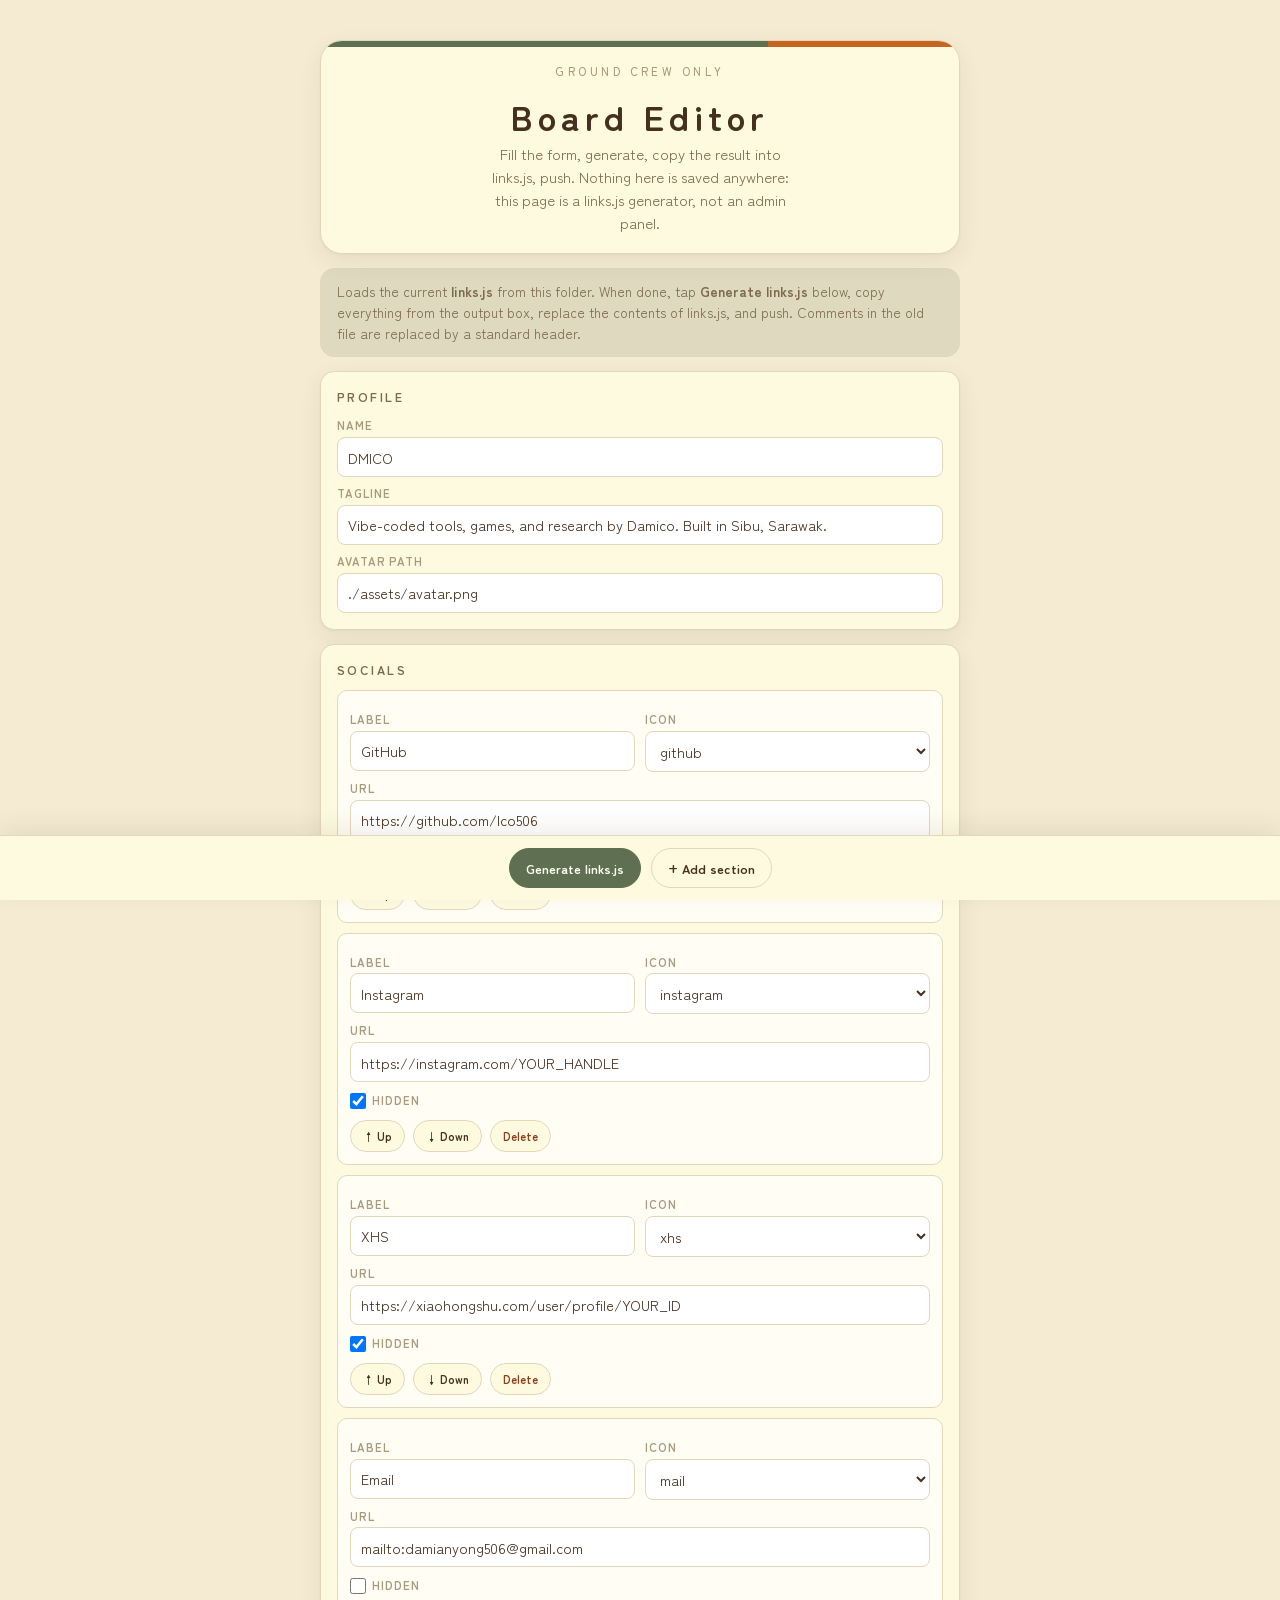
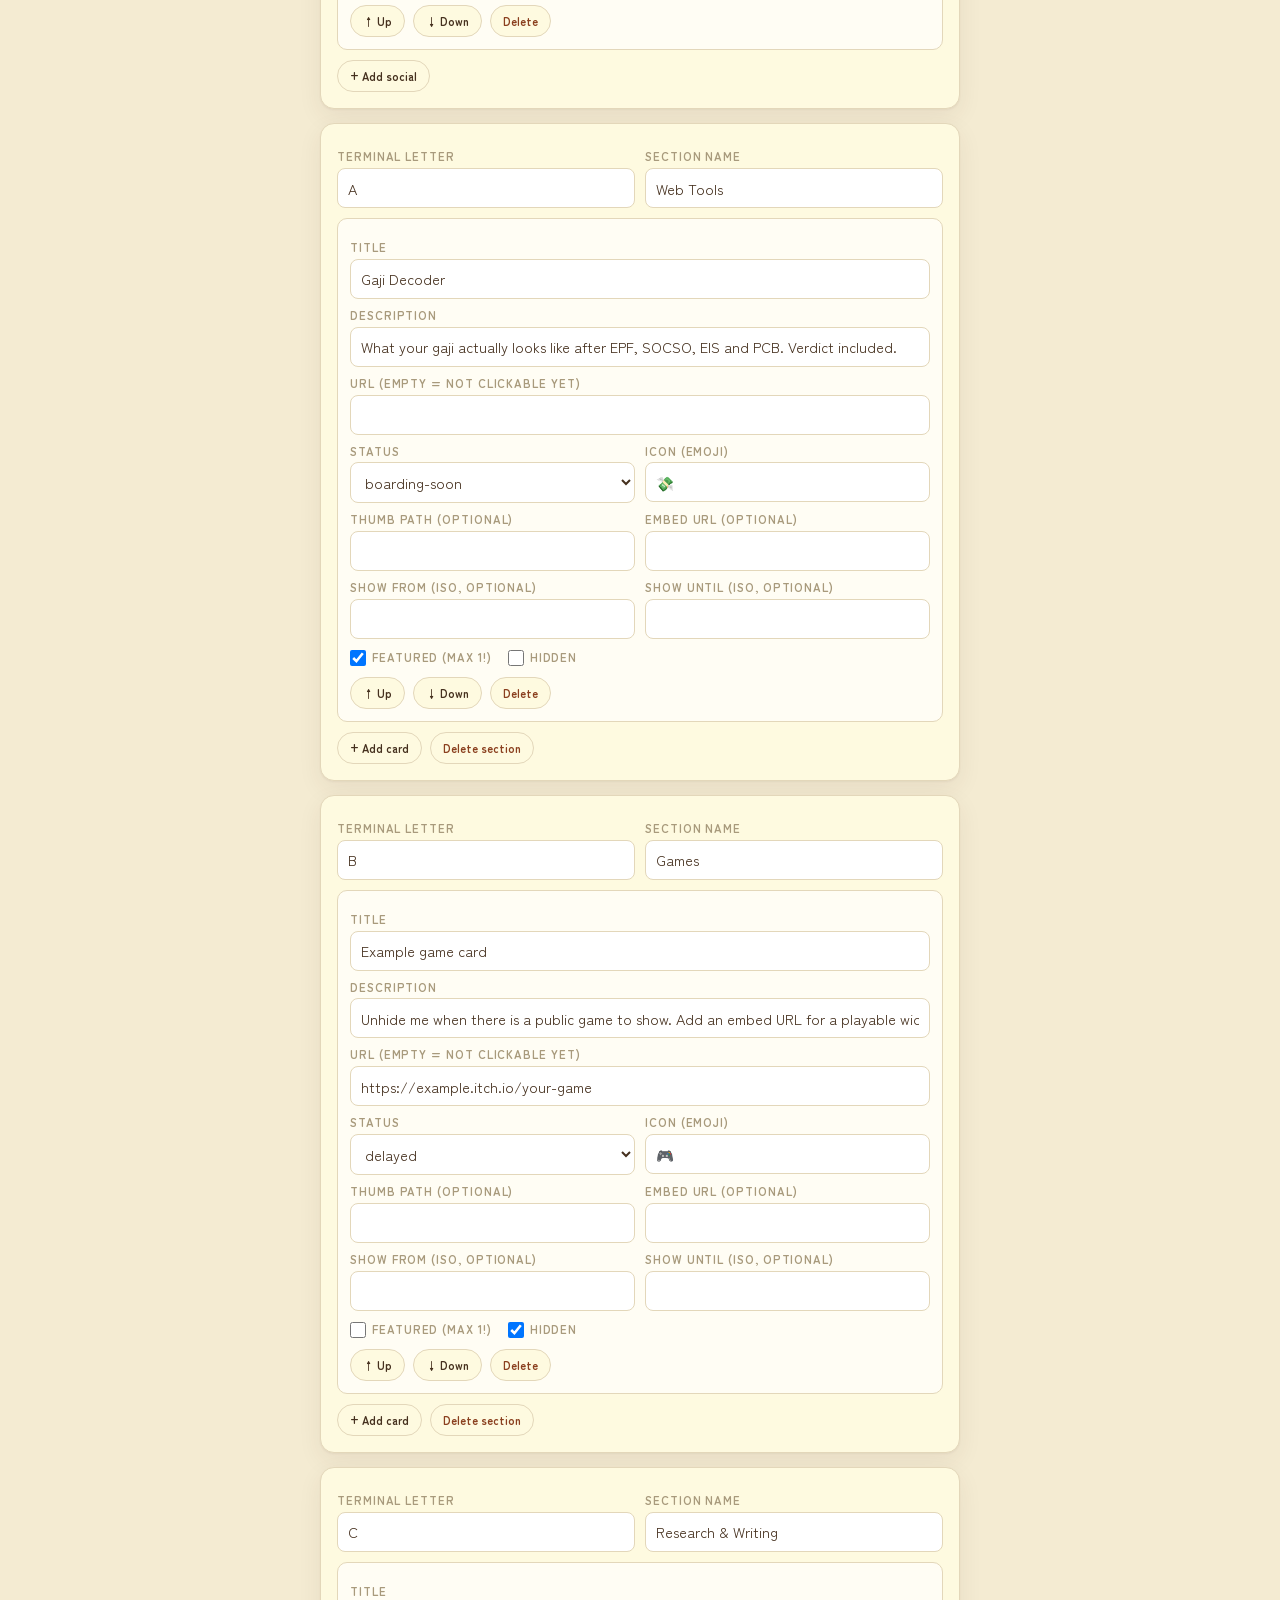
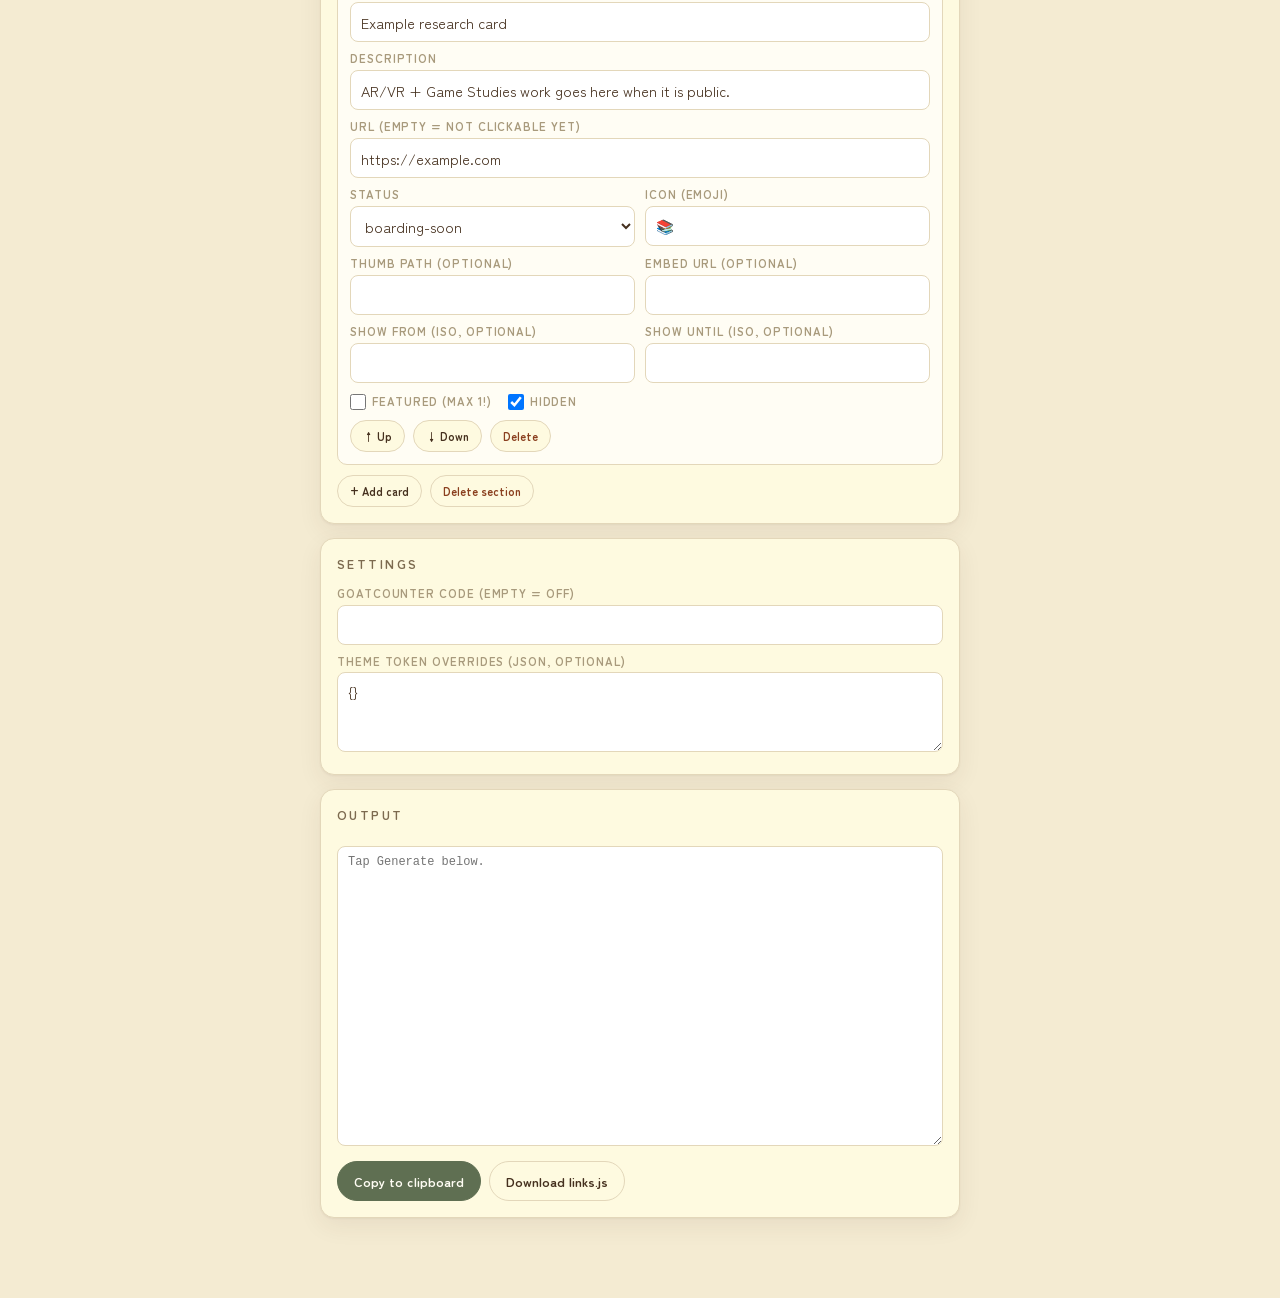
==== editor.html @ cc39389e "Add editor and embed-card support Add a standalone editor (editor.html) to generate links.js locally" ====
<!DOCTYPE html>
<html lang="en">
<head>
  <meta charset="UTF-8" />
  <meta name="viewport" content="width=device-width, initial-scale=1.0" />
  <title>DMICO Terminal — Board Editor</title>
  <meta name="robots" content="noindex" />
  <link rel="icon" type="image/png" sizes="32x32" href="./icons/favicon-32.png" />
  <link rel="preconnect" href="https://fonts.googleapis.com" />
  <link rel="preconnect" href="https://fonts.gstatic.com" crossorigin />
  <link href="https://fonts.googleapis.com/css2?family=Zen+Kaku+Gothic+New:wght@400;500;700&family=Zen+Maru+Gothic:wght@400;500;700&display=swap" rel="stylesheet" />
  <link rel="stylesheet" href="./styles.css" />
  <style>
    /* editor-only styles, on top of the board tokens */
    body { padding-bottom: 80px; }
    .wrap { max-width: 640px; }
    .ed-note {
      background: var(--accent-wash);
      border: 1px solid var(--line);
      border-radius: var(--radius);
      padding: 12px 16px;
      font-size: 0.85rem;
      color: var(--ink-soft);
      margin: 14px 0 4px;
    }
    .ed-block {
      background: var(--surface);
      border: 1px solid var(--line);
      border-radius: var(--radius);
      box-shadow: var(--shadow);
      padding: 16px;
      margin-top: 14px;
    }
    .ed-block h2 {
      font-family: var(--display);
      font-size: 0.78rem;
      letter-spacing: 0.2em;
      text-transform: uppercase;
      color: var(--ink-soft);
      margin-bottom: 10px;
    }
    .ed-card {
      background: var(--surface-2);
      border: 1px solid var(--line);
      border-radius: 10px;
      padding: 12px;
      margin-top: 10px;
    }
    label {
      display: block;
      font-size: 0.72rem;
      font-family: var(--display);
      font-weight: 700;
      letter-spacing: 0.08em;
      text-transform: uppercase;
      color: var(--ink-faint);
      margin: 8px 0 2px;
    }
    input[type="text"], input[type="url"], select, textarea {
      width: 100%;
      min-height: 40px;
      padding: 8px 10px;
      border: 1px solid var(--line);
      border-radius: 8px;
      background: #fff;
      color: var(--ink);
      font-family: var(--body);
      font-size: 0.9rem;
    }
    input:focus, select:focus, textarea:focus { outline: 2px solid var(--accent); }
    .row { display: flex; gap: 10px; }
    .row > div { flex: 1; min-width: 0; }
    .checks { display: flex; gap: 16px; margin-top: 10px; flex-wrap: wrap; }
    .checks label { display: flex; align-items: center; gap: 6px; margin: 0; cursor: pointer; }
    .checks input { width: 16px; height: 16px; min-height: 0; }
    button {
      font-family: var(--display);
      font-weight: 700;
      font-size: 0.8rem;
      border: 1px solid var(--line);
      border-radius: var(--radius-pill);
      background: var(--surface);
      color: var(--ink);
      padding: 8px 16px;
      cursor: pointer;
      min-height: 40px;
    }
    button:hover { border-color: var(--accent); }
    button.primary { background: var(--accent); border-color: var(--accent); color: var(--surface-2); }
    button.primary:hover { background: var(--accent-deep); }
    button.danger { color: var(--clay); }
    button.tiny { min-height: 32px; padding: 4px 12px; font-size: 0.7rem; }
    .card-actions { display: flex; gap: 8px; margin-top: 10px; flex-wrap: wrap; }
    .ed-toolbar {
      position: fixed; bottom: 0; left: 0; right: 0;
      background: var(--surface);
      border-top: 1px solid var(--line);
      padding: 12px 16px;
      display: flex; gap: 10px; justify-content: center;
      box-shadow: 0 -8px 24px rgba(69,48,30,0.08);
    }
    #output {
      width: 100%; height: 300px;
      font-family: ui-monospace, monospace;
      font-size: 0.75rem;
      white-space: pre;
      margin-top: 10px;
    }
    .warn { color: var(--clay); font-size: 0.82rem; margin-top: 8px; }
    .ok { color: var(--accent-deep); font-size: 0.82rem; margin-top: 8px; }
  </style>
</head>
<body>
  <div class="wrap">
    <header class="board-header">
      <div class="board-sub">Ground Crew Only</div>
      <h1 class="board-title">Board Editor</h1>
      <p class="tagline">Fill the form, generate, copy the result into links.js, push. Nothing here is saved anywhere: this page is a links.js generator, not an admin panel.</p>
    </header>

    <div class="ed-note">
      Loads the current <strong>links.js</strong> from this folder. When done, tap <strong>Generate links.js</strong> below, copy everything from the output box, replace the contents of links.js, and push. Comments in the old file are replaced by a standard header.
    </div>

    <div id="editor-root"></div>

    <div class="ed-block">
      <h2>Output</h2>
      <div id="featured-warning"></div>
      <textarea id="output" readonly placeholder="Tap Generate below."></textarea>
      <div class="card-actions">
        <button class="primary" id="btn-copy">Copy to clipboard</button>
        <button id="btn-download">Download links.js</button>
      </div>
      <div id="copy-status"></div>
    </div>
  </div>

  <div class="ed-toolbar">
    <button class="primary" id="btn-generate">Generate links.js</button>
    <button id="btn-add-section">+ Add section</button>
  </div>

  <script src="./links.js"></script>
  <script>
  (function () {
    "use strict";

    var state = JSON.parse(JSON.stringify(window.TERMINAL || { profile: {}, socials: [], sections: [], settings: {} }));
    state.profile = state.profile || {};
    state.socials = state.socials || [];
    state.sections = state.sections || [];
    state.settings = state.settings || {};

    var STATUSES = ["now-boarding", "boarding-soon", "arrived", "delayed"];
    var ICONS = ["github", "instagram", "xhs", "mail"];
    var root = document.getElementById("editor-root");

    function el(tag, cls, text) {
      var n = document.createElement(tag);
      if (cls) n.className = cls;
      if (text !== undefined) n.textContent = text;
      return n;
    }

    function field(labelText, value, onInput, type) {
      var wrap = el("div");
      wrap.appendChild(el("label", null, labelText));
      var input = el(type === "select" ? "select" : "input");
      if (type !== "select") { input.type = "text"; input.value = value || ""; }
      input.addEventListener("input", function () { onInput(input.value); });
      wrap.appendChild(input);
      return { wrap: wrap, input: input };
    }

    function check(labelText, value, onChange) {
      var lab = el("label");
      var box = el("input");
      box.type = "checkbox";
      box.checked = !!value;
      box.addEventListener("change", function () { onChange(box.checked); });
      lab.appendChild(box);
      lab.appendChild(document.createTextNode(labelText));
      return lab;
    }

    function moveItem(arr, i, dir) {
      var j = i + dir;
      if (j < 0 || j >= arr.length) return;
      var tmp = arr[i]; arr[i] = arr[j]; arr[j] = tmp;
      render();
    }

    /* ---------- render ---------- */

    function render() {
      root.innerHTML = "";
      renderProfile();
      renderSocials();
      state.sections.forEach(renderSection);
      renderSettings();
    }

    function renderProfile() {
      var block = el("div", "ed-block");
      block.appendChild(el("h2", null, "Profile"));
      block.appendChild(field("Name", state.profile.name, function (v) { state.profile.name = v; }).wrap);
      block.appendChild(field("Tagline", state.profile.tagline, function (v) { state.profile.tagline = v; }).wrap);
      block.appendChild(field("Avatar path", state.profile.avatar, function (v) { state.profile.avatar = v; }).wrap);
      root.appendChild(block);
    }

    function renderSocials() {
      var block = el("div", "ed-block");
      block.appendChild(el("h2", null, "Socials"));
      state.socials.forEach(function (s, i) {
        var card = el("div", "ed-card");
        var row = el("div", "row");
        row.appendChild(field("Label", s.label, function (v) { s.label = v; }).wrap);
        var iconField = field("Icon", null, function (v) { s.icon = v; }, "select");
        ICONS.forEach(function (ic) {
          var opt = el("option", null, ic);
          opt.value = ic;
          if (s.icon === ic) opt.selected = true;
          iconField.input.appendChild(opt);
        });
        row.appendChild(iconField.wrap);
        card.appendChild(row);
        card.appendChild(field("URL", s.url, function (v) { s.url = v; }).wrap);
        var checks = el("div", "checks");
        checks.appendChild(check("Hidden", s.hidden, function (v) { if (v) s.hidden = true; else delete s.hidden; }));
        card.appendChild(checks);
        card.appendChild(cardActions(state.socials, i));
        block.appendChild(card);
      });
      var add = el("button", "tiny", "+ Add social");
      add.style.marginTop = "10px";
      add.addEventListener("click", function () {
        state.socials.push({ label: "New", url: "https://", icon: "github" });
        render();
      });
      block.appendChild(add);
      root.appendChild(block);
    }

    function cardActions(arr, i) {
      var actions = el("div", "card-actions");
      var up = el("button", "tiny", "↑ Up");
      up.addEventListener("click", function () { moveItem(arr, i, -1); });
      var down = el("button", "tiny", "↓ Down");
      down.addEventListener("click", function () { moveItem(arr, i, 1); });
      var del = el("button", "tiny danger", "Delete");
      del.addEventListener("click", function () {
        if (confirm("Delete this item? (Tip: Hidden parks it instead)")) { arr.splice(i, 1); render(); }
      });
      actions.appendChild(up); actions.appendChild(down); actions.appendChild(del);
      return actions;
    }

    function renderSection(section, si) {
      var block = el("div", "ed-block");
      var row = el("div", "row");
      row.appendChild(field("Terminal letter", section.terminal, function (v) { section.terminal = v; }).wrap);
      row.appendChild(field("Section name", section.name, function (v) { section.name = v; }).wrap);
      block.appendChild(row);

      section.cards = section.cards || [];
      section.cards.forEach(function (card, ci) {
        var c = el("div", "ed-card");
        c.appendChild(field("Title", card.title, function (v) { card.title = v; }).wrap);
        c.appendChild(field("Description", card.desc, function (v) { card.desc = v; }).wrap);
        c.appendChild(field("URL (empty = not clickable yet)", card.url, function (v) { card.url = v; }).wrap);

        var r2 = el("div", "row");
        var statusField = field("Status", null, function (v) { card.status = v; }, "select");
        STATUSES.forEach(function (st) {
          var opt = el("option", null, st);
          opt.value = st;
          if ((card.status || "arrived") === st) opt.selected = true;
          statusField.input.appendChild(opt);
        });
        r2.appendChild(statusField.wrap);
        r2.appendChild(field("Icon (emoji)", card.icon, function (v) { card.icon = v; }).wrap);
        c.appendChild(r2);

        var r3 = el("div", "row");
        r3.appendChild(field("Thumb path (optional)", card.thumb, function (v) { if (v) card.thumb = v; else delete card.thumb; }).wrap);
        r3.appendChild(field("Embed URL (optional)", card.embed, function (v) { if (v) card.embed = v; else delete card.embed; }).wrap);
        c.appendChild(r3);

        var r4 = el("div", "row");
        r4.appendChild(field("Show from (ISO, optional)", card.showFrom, function (v) { if (v) card.showFrom = v; else delete card.showFrom; }).wrap);
        r4.appendChild(field("Show until (ISO, optional)", card.showUntil, function (v) { if (v) card.showUntil = v; else delete card.showUntil; }).wrap);
        c.appendChild(r4);

        var checks = el("div", "checks");
        checks.appendChild(check("Featured (max 1!)", card.featured, function (v) { if (v) card.featured = true; else delete card.featured; }));
        checks.appendChild(check("Hidden", card.hidden, function (v) { if (v) card.hidden = true; else delete card.hidden; }));
        c.appendChild(checks);

        c.appendChild(cardActions(section.cards, ci));
        block.appendChild(c);
      });

      var actions = el("div", "card-actions");
      var addCard = el("button", "tiny", "+ Add card");
      addCard.addEventListener("click", function () {
        section.cards.push({ title: "New project", desc: "", url: "", status: "boarding-soon", icon: "🔗" });
        render();
      });
      var delSection = el("button", "tiny danger", "Delete section");
      delSection.addEventListener("click", function () {
        if (confirm("Delete this whole section and its cards?")) { state.sections.splice(si, 1); render(); }
      });
      actions.appendChild(addCard);
      actions.appendChild(delSection);
      block.appendChild(actions);
      root.appendChild(block);
    }

    function renderSettings() {
      var block = el("div", "ed-block");
      block.appendChild(el("h2", null, "Settings"));
      block.appendChild(field("GoatCounter code (empty = off)", state.settings.goatcounter, function (v) { state.settings.goatcounter = v; }).wrap);
      block.appendChild(el("label", null, "Theme token overrides (JSON, optional)"));
      var ta = el("textarea");
      ta.style.height = "80px";
      ta.value = JSON.stringify(state.settings.tokens || {}, null, 2);
      ta.addEventListener("input", function () {
        try {
          state.settings.tokens = JSON.parse(ta.value);
          ta.style.outline = "";
        } catch (e) {
          ta.style.outline = "2px solid var(--clay)";
        }
      });
      block.appendChild(ta);
      root.appendChild(block);
    }

    /* ---------- generate ---------- */

    var HEADER = [
      "/* ============================================================",
      "   DMICO TERMINAL — THE content file. This is your CMS.",
      "   Edit this file (or use editor.html), push, board updates.",
      "   Card fields: title, desc, url, status, icon, thumb, featured,",
      "   hidden, showFrom, showUntil, embed. Statuses: now-boarding,",
      "   boarding-soon, arrived, delayed. Deep links: #terminal-<letter>.",
      "   Generated by editor.html on " + new Date().toISOString().slice(0, 10),
      "   ============================================================ */",
      ""
    ].join("\n");

    document.getElementById("btn-generate").addEventListener("click", function () {
      var featuredCount = 0;
      state.sections.forEach(function (s) {
        (s.cards || []).forEach(function (c) { if (c.featured && !c.hidden) featuredCount++; });
      });
      var warnBox = document.getElementById("featured-warning");
      warnBox.innerHTML = "";
      if (featuredCount > 1) {
        warnBox.appendChild(el("div", "warn", "Warning: " + featuredCount + " featured cards. The board expects ONE lit lantern."));
      }
      document.getElementById("output").value =
        HEADER + "window.TERMINAL = " + JSON.stringify(state, null, 2) + ";\n";
      var outEl = document.getElementById("output");
      if (outEl.scrollIntoView) outEl.scrollIntoView({ behavior: "smooth" });
    });

    document.getElementById("btn-add-section").addEventListener("click", function () {
      var used = state.sections.map(function (s) { return s.terminal; });
      var next = "ABCDEFGH".split("").filter(function (l) { return used.indexOf(l) < 0; })[0] || "X";
      state.sections.push({ terminal: next, name: "New Terminal", cards: [] });
      render();
    });

    document.getElementById("btn-copy").addEventListener("click", function () {
      var out = document.getElementById("output");
      if (!out.value) return;
      navigator.clipboard.writeText(out.value).then(function () {
        document.getElementById("copy-status").innerHTML = '<div class="ok">Copied. Paste into links.js, save, push.</div>';
      }, function () {
        out.select();
        document.execCommand("copy");
        document.getElementById("copy-status").innerHTML = '<div class="ok">Copied (fallback). Paste into links.js.</div>';
      });
    });

    document.getElementById("btn-download").addEventListener("click", function () {
      var out = document.getElementById("output");
      if (!out.value) return;
      var blob = new Blob([out.value], { type: "text/javascript" });
      var a = document.createElement("a");
      a.href = URL.createObjectURL(blob);
      a.download = "links.js";
      a.click();
      URL.revokeObjectURL(a.href);
    });

    render();
  })();
  </script>
</body>
</html>
---- styles.css ----
/* ============================================================
   DMICO TERMINAL — departure board styles
   Tokens are the dmico-hub palette, verbatim. Source of truth:
   MUSTREAD-NEWCHAT/dmico-brand-design-context.md
   ============================================================ */

:root {
  --paper: #F4EBD2;
  --paper-deep: #EADCBD;
  --surface: #FEFAE0;
  --surface-2: #FFFDF4;
  --ink: #45301E;
  --ink-soft: #7C6A4F;
  --ink-faint: #A89A7C;
  --line: #E3D7BA;

  --accent: #5F6F52;
  --accent-deep: #4B5840;
  --accent-wash: rgba(95, 111, 82, 0.14);

  --lantern: #C4661F;
  --lantern-glow: rgba(196, 102, 31, 0.38);

  --clay: #8A3F1E;
  --amber: #B08A2A;

  --radius: 14px; --radius-lg: 22px; --radius-pill: 999px;
  --shadow: 0 1px 2px rgba(69, 48, 30, 0.05), 0 8px 24px rgba(69, 48, 30, 0.07);

  --display: "Zen Maru Gothic", system-ui, sans-serif;
  --body: "Zen Kaku Gothic New", system-ui, sans-serif;
}

* { box-sizing: border-box; margin: 0; padding: 0; }

html { -webkit-text-size-adjust: 100%; }

body {
  background: var(--paper);
  color: var(--ink);
  font-family: var(--body);
  line-height: 1.55;
  min-height: 100vh;
  padding: 20px 16px 40px;
}

.wrap {
  max-width: 560px;
  margin: 0 auto;
}

/* ---------- identity header (airport information sign) ---------- */

.board-header {
  background: var(--surface);
  border: 1px solid var(--line);
  border-radius: var(--radius-lg);
  box-shadow: var(--shadow);
  padding: 22px 20px 18px;
  text-align: center;
  position: relative;
  overflow: hidden;
}

.board-header::before {
  /* the sign's accent strip */
  content: "";
  position: absolute;
  top: 0; left: 0; right: 0;
  height: 6px;
  background: linear-gradient(90deg, var(--accent) 0%, var(--accent) 70%, var(--lantern) 70%);
}

.avatar {
  width: 84px;
  height: 84px;
  border-radius: 50%;
  border: 3px solid var(--surface-2);
  box-shadow: 0 0 0 1px var(--line), var(--shadow);
  object-fit: cover;
  margin-bottom: 10px;
}

.board-title {
  font-family: var(--display);
  font-weight: 700;
  font-size: 1.9rem;
  letter-spacing: 0.14em;
}

.board-sub {
  font-family: var(--display);
  font-size: 0.72rem;
  font-weight: 500;
  letter-spacing: 0.3em;
  color: var(--ink-faint);
  text-transform: uppercase;
  margin-bottom: 8px;
}

.tagline {
  color: var(--ink-soft);
  font-size: 0.92rem;
  max-width: 40ch;
  margin: 0 auto;
}

/* ---------- socials strip ---------- */

.socials {
  display: flex;
  justify-content: center;
  flex-wrap: wrap;
  gap: 10px;
  margin: 16px 0 4px;
}

.social-pill {
  display: inline-flex;
  align-items: center;
  gap: 7px;
  min-height: 40px;
  padding: 6px 15px;
  background: var(--surface);
  border: 1px solid var(--line);
  border-radius: var(--radius-pill);
  box-shadow: var(--shadow);
  color: var(--ink);
  font-family: var(--display);
  font-weight: 500;
  font-size: 0.85rem;
  text-decoration: none;
  transition: transform 0.15s ease, border-color 0.15s ease;
}

.social-pill:hover, .social-pill:focus-visible {
  transform: translateY(-2px);
  border-color: var(--accent);
}

.social-pill svg { width: 16px; height: 16px; fill: var(--accent-deep); }

/* ---------- sections ("terminals") ---------- */

.terminal-section { margin-top: 26px; }

.terminal-head {
  display: flex;
  align-items: center;
  gap: 10px;
  margin-bottom: 10px;
  padding: 0 4px;
}

.terminal-badge {
  font-family: var(--display);
  font-weight: 700;
  font-size: 0.8rem;
  background: var(--ink);
  color: var(--surface);
  border-radius: 8px;
  padding: 2px 9px;
  letter-spacing: 0.08em;
}

.terminal-name {
  font-family: var(--display);
  font-weight: 700;
  font-size: 0.78rem;
  letter-spacing: 0.22em;
  text-transform: uppercase;
  color: var(--ink-soft);
}

.terminal-head::after {
  content: "";
  flex: 1;
  height: 1px;
  background: var(--line);
}

/* ---------- departure cards (gates) ---------- */

.gate-list {
  display: flex;
  flex-direction: column;
  gap: 12px;
  list-style: none;
}

.gate-card {
  display: flex;
  align-items: center;
  gap: 14px;
  background: var(--surface);
  border: 1px solid var(--line);
  border-radius: var(--radius);
  box-shadow: var(--shadow);
  padding: 14px 16px;
  min-height: 64px;
  color: inherit;
  text-decoration: none;
  transition: transform 0.15s ease, border-color 0.15s ease, box-shadow 0.15s ease;
}

a.gate-card:hover, a.gate-card:focus-visible {
  transform: translateY(-2px);
  border-color: var(--accent);
  box-shadow: 0 2px 4px rgba(69,48,30,0.06), 0 12px 28px rgba(69,48,30,0.10);
}

.gate-card.is-static { cursor: default; }

.gate-badge {
  flex: none;
  width: 46px;
  height: 46px;
  display: grid;
  place-items: center;
  background: var(--paper-deep);
  border-radius: 12px;
  font-size: 1.35rem;
  overflow: hidden;
}

.gate-badge img { width: 100%; height: 100%; object-fit: cover; }

.gate-info { flex: 1; min-width: 0; }

.gate-no {
  font-family: var(--display);
  font-weight: 500;
  font-size: 0.62rem;
  letter-spacing: 0.24em;
  color: var(--ink-faint);
  text-transform: uppercase;
}

.gate-title {
  font-family: var(--display);
  font-weight: 700;
  font-size: 1.02rem;
  line-height: 1.3;
}

.gate-desc {
  font-size: 0.82rem;
  color: var(--ink-soft);
  margin-top: 1px;
}

/* ---------- status chips ---------- */

.chip {
  flex: none;
  font-family: var(--display);
  font-weight: 700;
  font-size: 0.6rem;
  letter-spacing: 0.14em;
  text-transform: uppercase;
  border-radius: var(--radius-pill);
  padding: 4px 10px;
  white-space: nowrap;
}

.chip-now-boarding { background: var(--lantern); color: var(--surface-2); animation: lantern-pulse 2.4s ease-in-out infinite; }
.chip-boarding-soon { background: rgba(176, 138, 42, 0.16); color: var(--amber); }
.chip-arrived { background: var(--accent-wash); color: var(--accent-deep); }
.chip-delayed { background: rgba(138, 63, 30, 0.12); color: var(--clay); }

@keyframes lantern-pulse {
  0%, 100% { box-shadow: 0 0 0 0 var(--lantern-glow); }
  50% { box-shadow: 0 0 0 7px rgba(196, 102, 31, 0); }
}

/* ---------- featured card: the lit lantern ---------- */

.gate-card.is-featured {
  border-color: var(--lantern);
  box-shadow: 0 0 0 1px var(--lantern), 0 4px 26px var(--lantern-glow);
  background: var(--surface-2);
}

.gate-card.is-featured .gate-badge { background: rgba(196, 102, 31, 0.14); }
.gate-card.is-featured .gate-no { color: var(--lantern); }

/* ---------- embed cards (trailers, demos) ---------- */

.gate-card.is-embed { flex-wrap: wrap; }

.gate-title-link {
  color: inherit;
  text-decoration: underline;
  text-decoration-color: var(--accent);
  text-underline-offset: 3px;
}

.gate-title-link:hover { color: var(--accent-deep); }

.embed-wrap {
  width: 100%;
  aspect-ratio: 16 / 9;
  border-radius: 10px;
  overflow: hidden;
  margin-top: 12px;
  background: var(--paper-deep);
  border: 1px solid var(--line);
}

.embed-wrap iframe {
  width: 100%;
  height: 100%;
  border: 0;
  display: block;
}

/* ---------- entrance animation ---------- */

.gate-card, .board-header, .socials {
  animation: arrive 0.45s ease both;
}

.gate-card:nth-child(1) { animation-delay: 0.05s; }
.gate-card:nth-child(2) { animation-delay: 0.11s; }
.gate-card:nth-child(3) { animation-delay: 0.17s; }
.gate-card:nth-child(4) { animation-delay: 0.23s; }
.gate-card:nth-child(5) { animation-delay: 0.29s; }
.gate-card:nth-child(6) { animation-delay: 0.35s; }

@keyframes arrive {
  from { opacity: 0; transform: translateY(10px); }
  to { opacity: 1; transform: translateY(0); }
}

@media (prefers-reduced-motion: reduce) {
  .gate-card, .board-header, .socials { animation: none; }
  .chip-now-boarding { animation: none; }
  .gate-card, .social-pill { transition: none; }
}

/* ---------- footer ---------- */

footer {
  margin-top: 34px;
  text-align: center;
  font-size: 0.72rem;
  color: var(--ink-faint);
  font-family: var(--display);
  letter-spacing: 0.12em;
  text-transform: uppercase;
}

footer a { color: var(--ink-soft); }

/* ---------- focus visibility ---------- */

a:focus-visible {
  outline: 2px solid var(--accent);
  outline-offset: 3px;
  border-radius: var(--radius);
}

/* ---------- slightly wider screens ---------- */

@media (min-width: 600px) {
  body { padding-top: 40px; }
  .board-title { font-size: 2.2rem; }
}
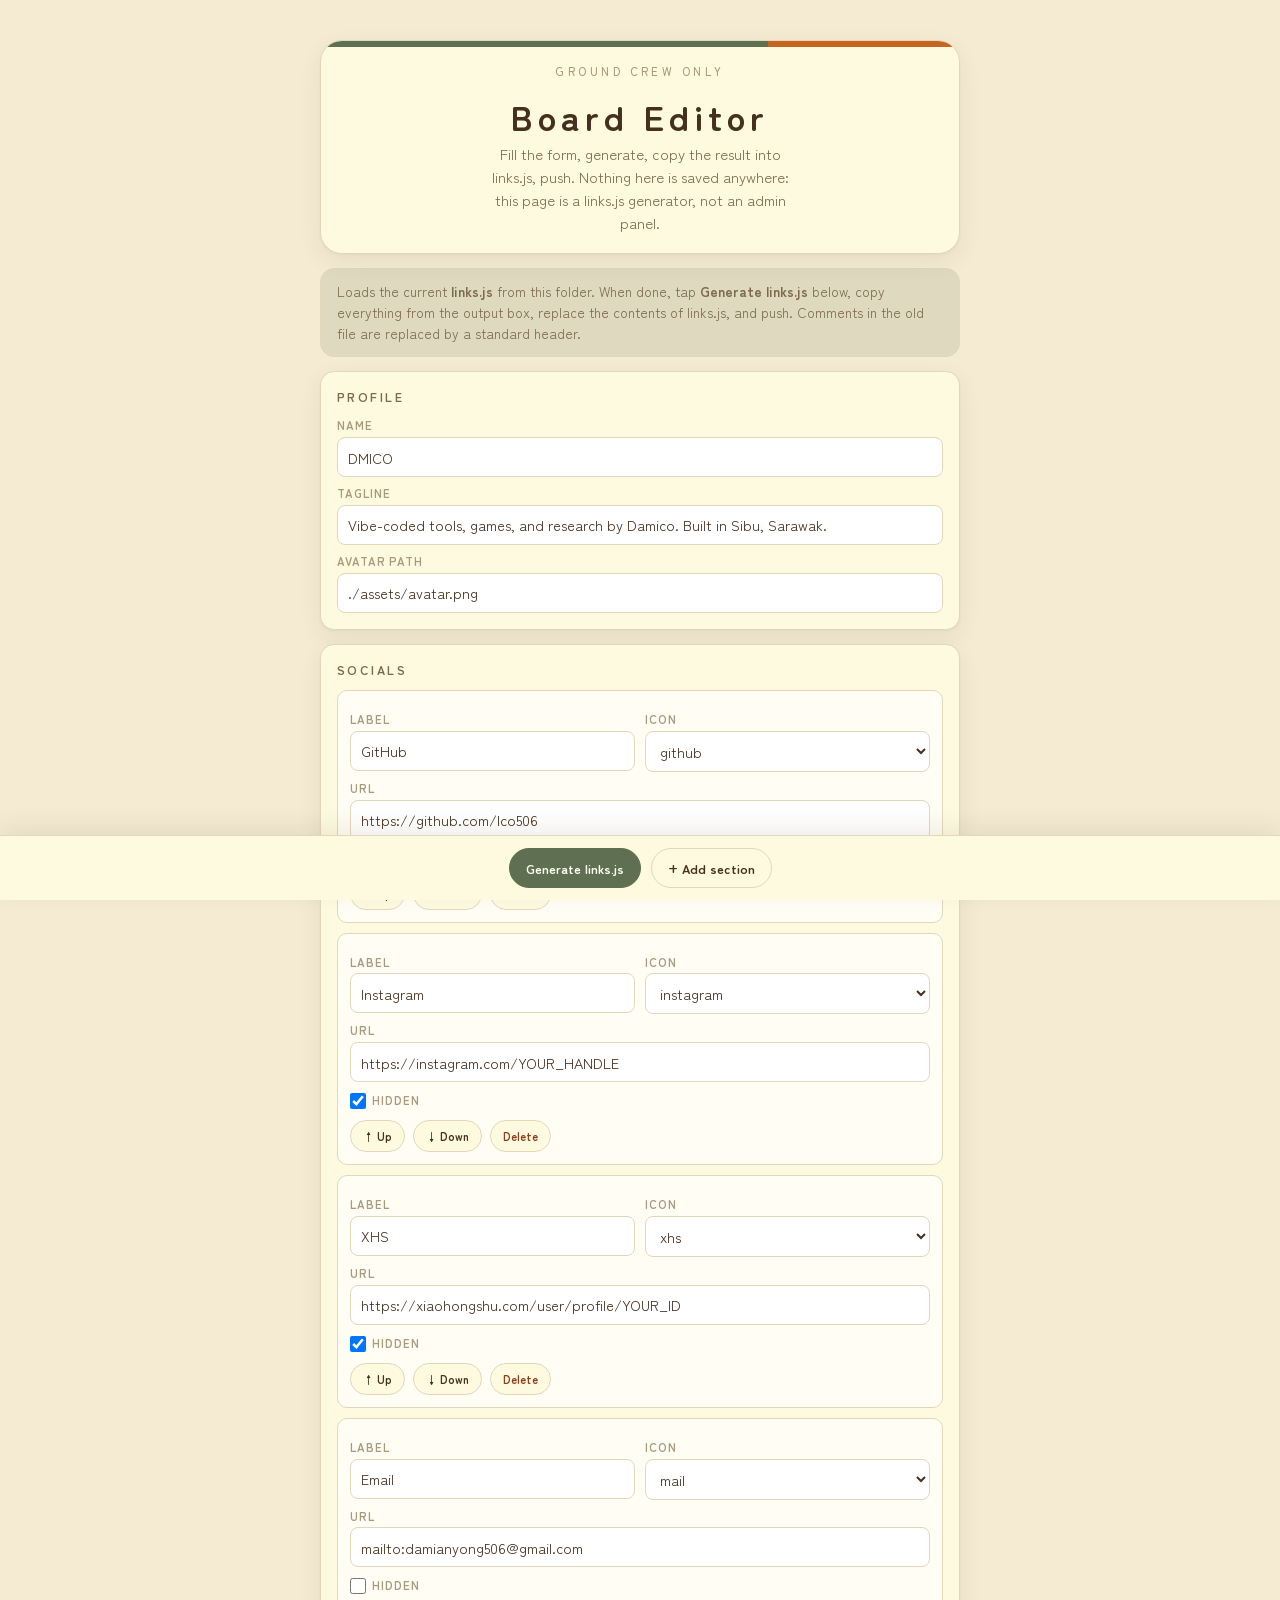
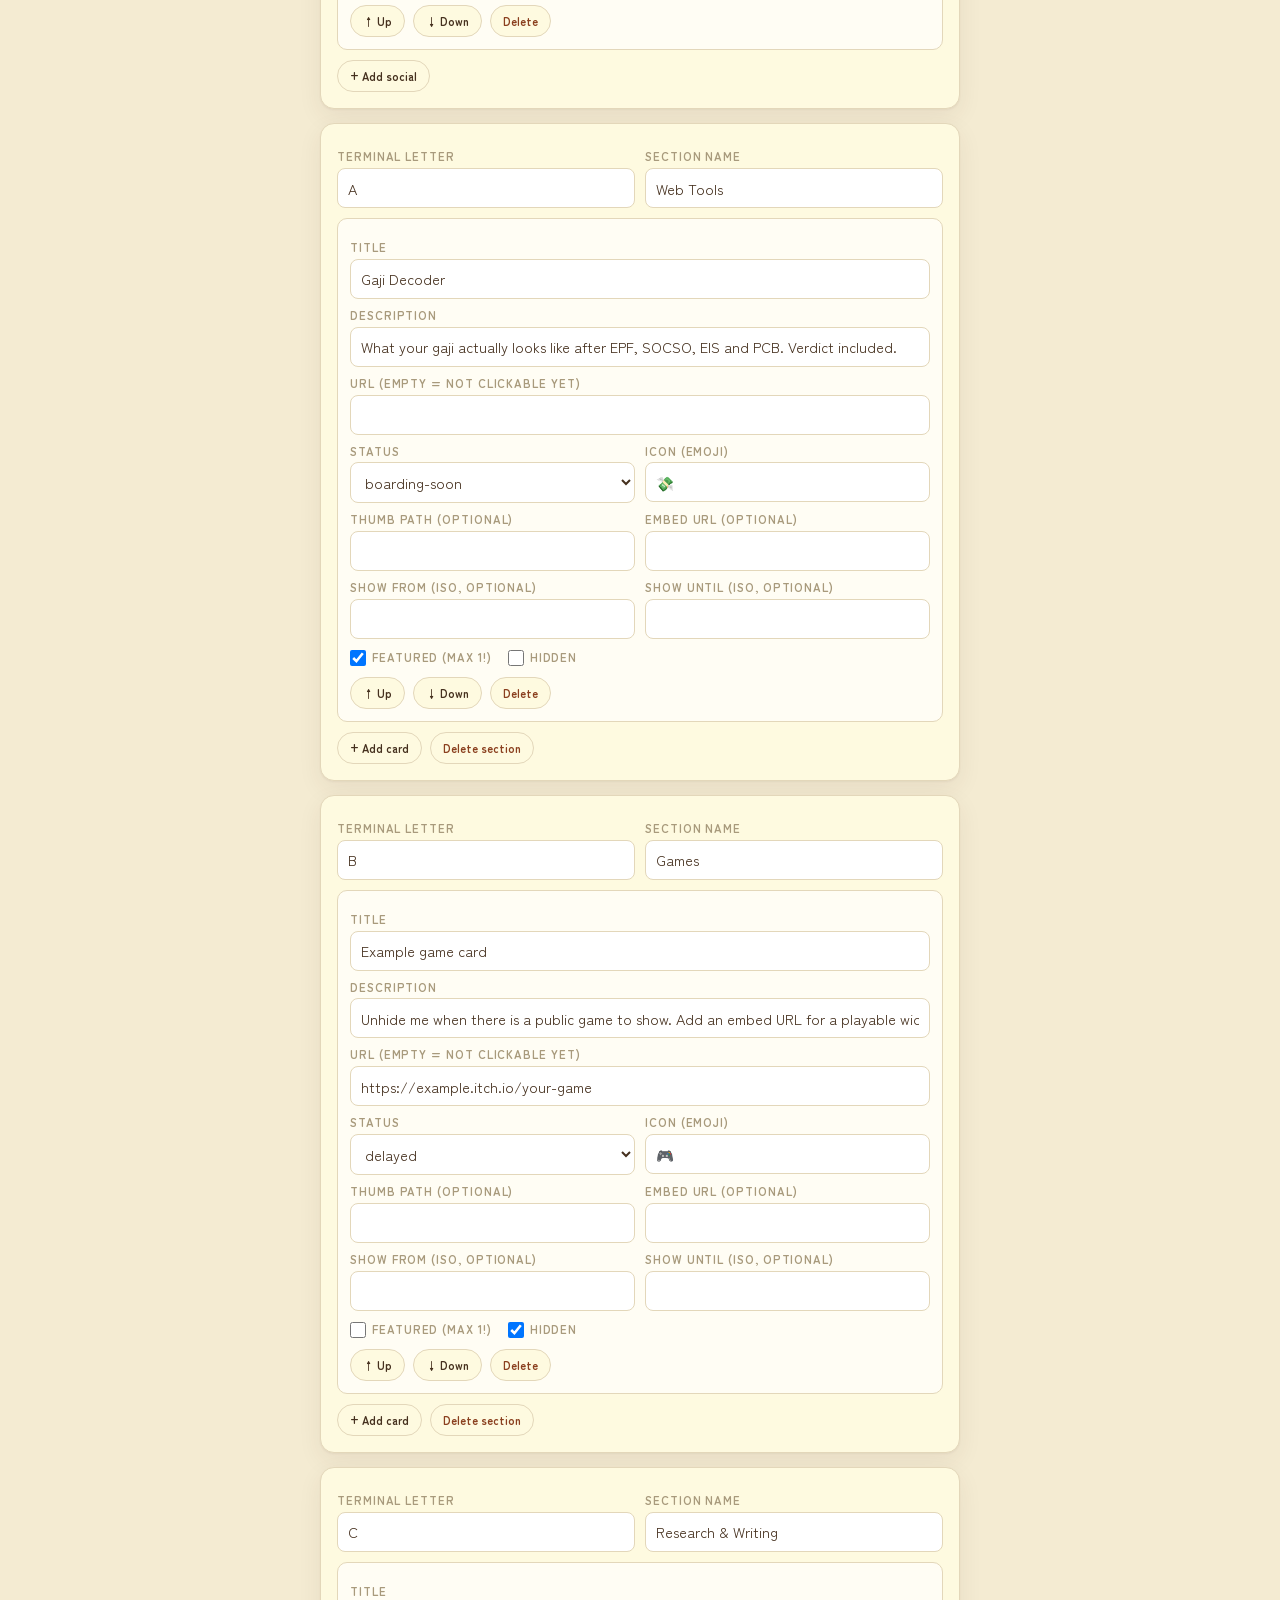
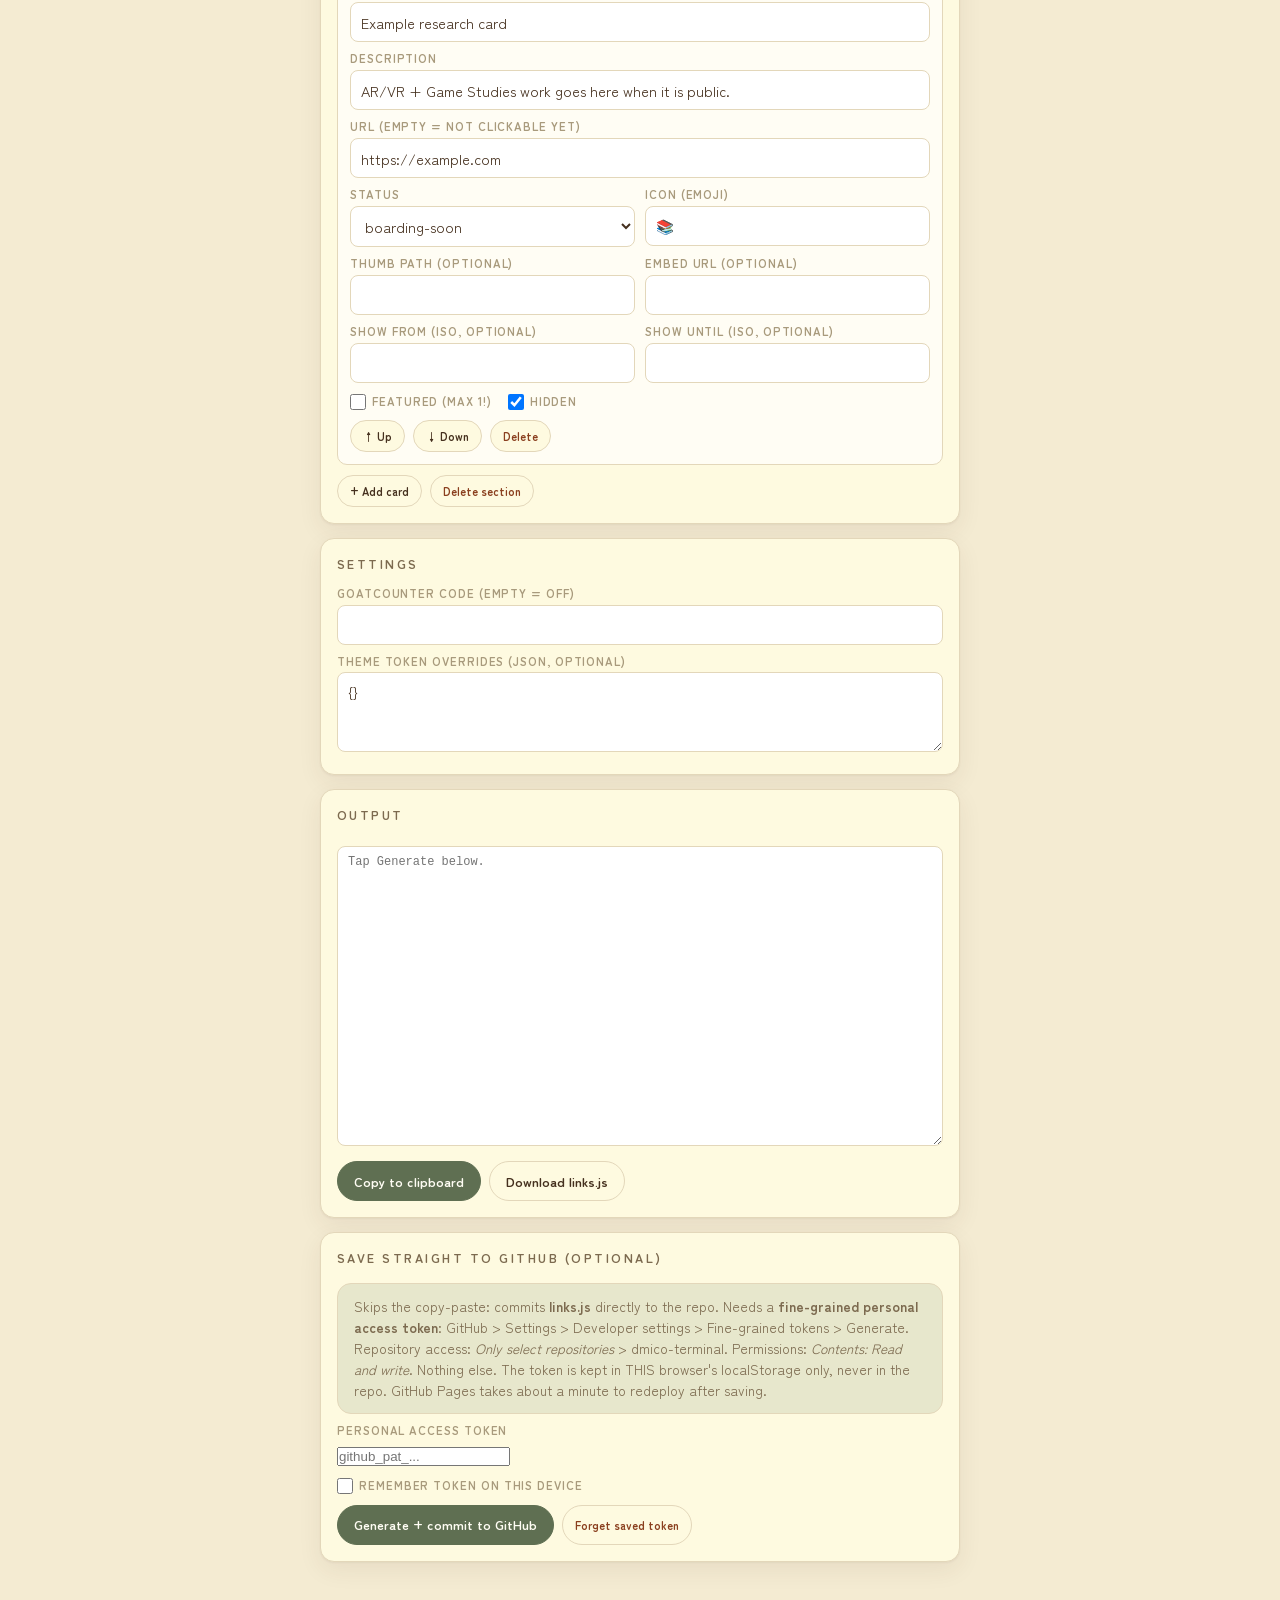
==== commit 349ff4ef: "Add owner GUIDE, editor GitHub save, and cache bump Add GUIDE.md (owner's guide) documenting files, " ====
--- a/editor.html
+++ b/editor.html
@@ -134,6 +134,27 @@
       </div>
       <div id="copy-status"></div>
     </div>
+
+    <div class="ed-block">
+      <h2>Save straight to GitHub (optional)</h2>
+      <div class="ed-note">
+        Skips the copy-paste: commits <strong>links.js</strong> directly to the repo. Needs a
+        <strong>fine-grained personal access token</strong>: GitHub &gt; Settings &gt; Developer settings &gt;
+        Fine-grained tokens &gt; Generate. Repository access: <em>Only select repositories</em> &gt; dmico-terminal.
+        Permissions: <em>Contents: Read and write</em>. Nothing else. The token is kept in THIS browser's
+        localStorage only, never in the repo. GitHub Pages takes about a minute to redeploy after saving.
+      </div>
+      <label>Personal access token</label>
+      <input type="password" id="gh-token" placeholder="github_pat_..." autocomplete="off" />
+      <div class="checks">
+        <label><input type="checkbox" id="gh-remember" /> Remember token on this device</label>
+      </div>
+      <div class="card-actions">
+        <button class="primary" id="btn-github">Generate + commit to GitHub</button>
+        <button class="tiny danger" id="btn-forget">Forget saved token</button>
+      </div>
+      <div id="gh-status"></div>
+    </div>
   </div>
 
   <div class="ed-toolbar">
@@ -398,6 +419,90 @@
       URL.revokeObjectURL(a.href);
     });
 
+    /* ---------- save straight to GitHub (Contents API) ---------- */
+
+    var GH_REPO = "Ico506/dmico-terminal";
+    var GH_FILE = "links.js";
+    var GH_KEY = "dmico_terminal_gh_token";
+
+    var tokenInput = document.getElementById("gh-token");
+    var remember = document.getElementById("gh-remember");
+    var ghStatus = document.getElementById("gh-status");
+
+    var savedToken = null;
+    try { savedToken = localStorage.getItem(GH_KEY); } catch (e) { /* file:// or blocked */ }
+    if (savedToken) { tokenInput.value = savedToken; remember.checked = true; }
+
+    function ghMsg(cls, text) {
+      ghStatus.innerHTML = "";
+      ghStatus.appendChild(el("div", cls, text));
+    }
+
+    function b64Unicode(str) {
+      return btoa(unescape(encodeURIComponent(str)));
+    }
+
+    document.getElementById("btn-forget").addEventListener("click", function () {
+      try { localStorage.removeItem(GH_KEY); } catch (e) {}
+      tokenInput.value = "";
+      remember.checked = false;
+      ghMsg("ok", "Token forgotten on this device.");
+    });
+
+    document.getElementById("btn-github").addEventListener("click", function () {
+      var token = tokenInput.value.trim();
+      if (!token) { ghMsg("warn", "Paste a token first."); return; }
+
+      /* always regenerate so the commit matches the form */
+      document.getElementById("btn-generate").click();
+      var content = document.getElementById("output").value;
+      if (!content) { ghMsg("warn", "Nothing generated."); return; }
+
+      if (remember.checked) {
+        try { localStorage.setItem(GH_KEY, token); } catch (e) {}
+      }
+
+      var apiUrl = "https://api.github.com/repos/" + GH_REPO + "/contents/" + GH_FILE;
+      var headers = {
+        "Authorization": "Bearer " + token,
+        "Accept": "application/vnd.github+json",
+        "X-GitHub-Api-Version": "2022-11-28"
+      };
+
+      ghMsg("ok", "Fetching current file version...");
+
+      fetch(apiUrl, { headers: headers })
+        .then(function (res) {
+          if (res.status === 401) throw new Error("Token rejected (401). Check it has Contents read/write on dmico-terminal.");
+          if (res.status === 404) throw new Error("links.js not found in the repo (404). Has the repo been pushed?");
+          if (!res.ok) throw new Error("GitHub error " + res.status);
+          return res.json();
+        })
+        .then(function (data) {
+          ghMsg("ok", "Committing...");
+          return fetch(apiUrl, {
+            method: "PUT",
+            headers: headers,
+            body: JSON.stringify({
+              message: "Update board via editor.html",
+              content: b64Unicode(content),
+              sha: data.sha
+            })
+          });
+        })
+        .then(function (res) {
+          if (!res.ok) throw new Error("Commit failed (" + res.status + ").");
+          return res.json();
+        })
+        .then(function (data) {
+          var short = data.commit && data.commit.sha ? data.commit.sha.slice(0, 7) : "done";
+          ghMsg("ok", "Committed (" + short + "). GitHub Pages will redeploy in about a minute.");
+        })
+        .catch(function (err) {
+          ghMsg("warn", err.message);
+        });
+    });
+
     render();
   })();
   </script>
